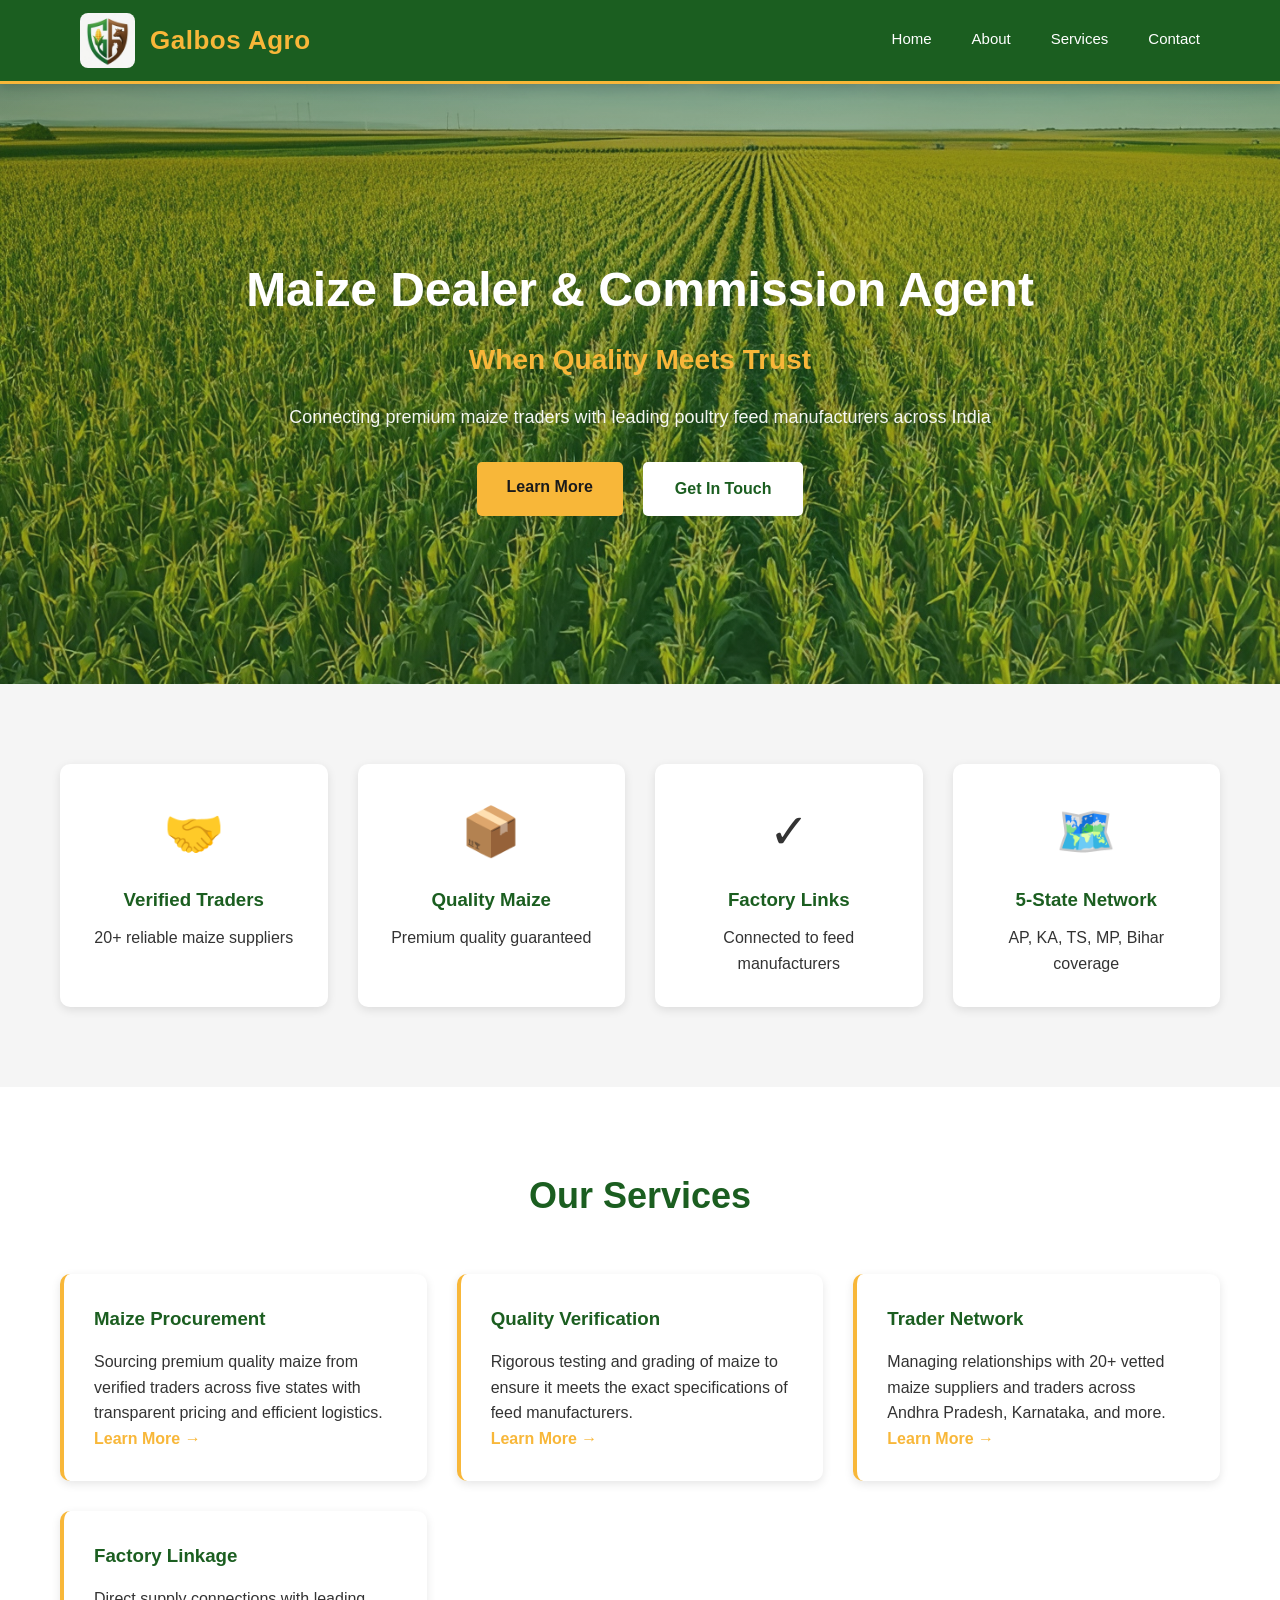
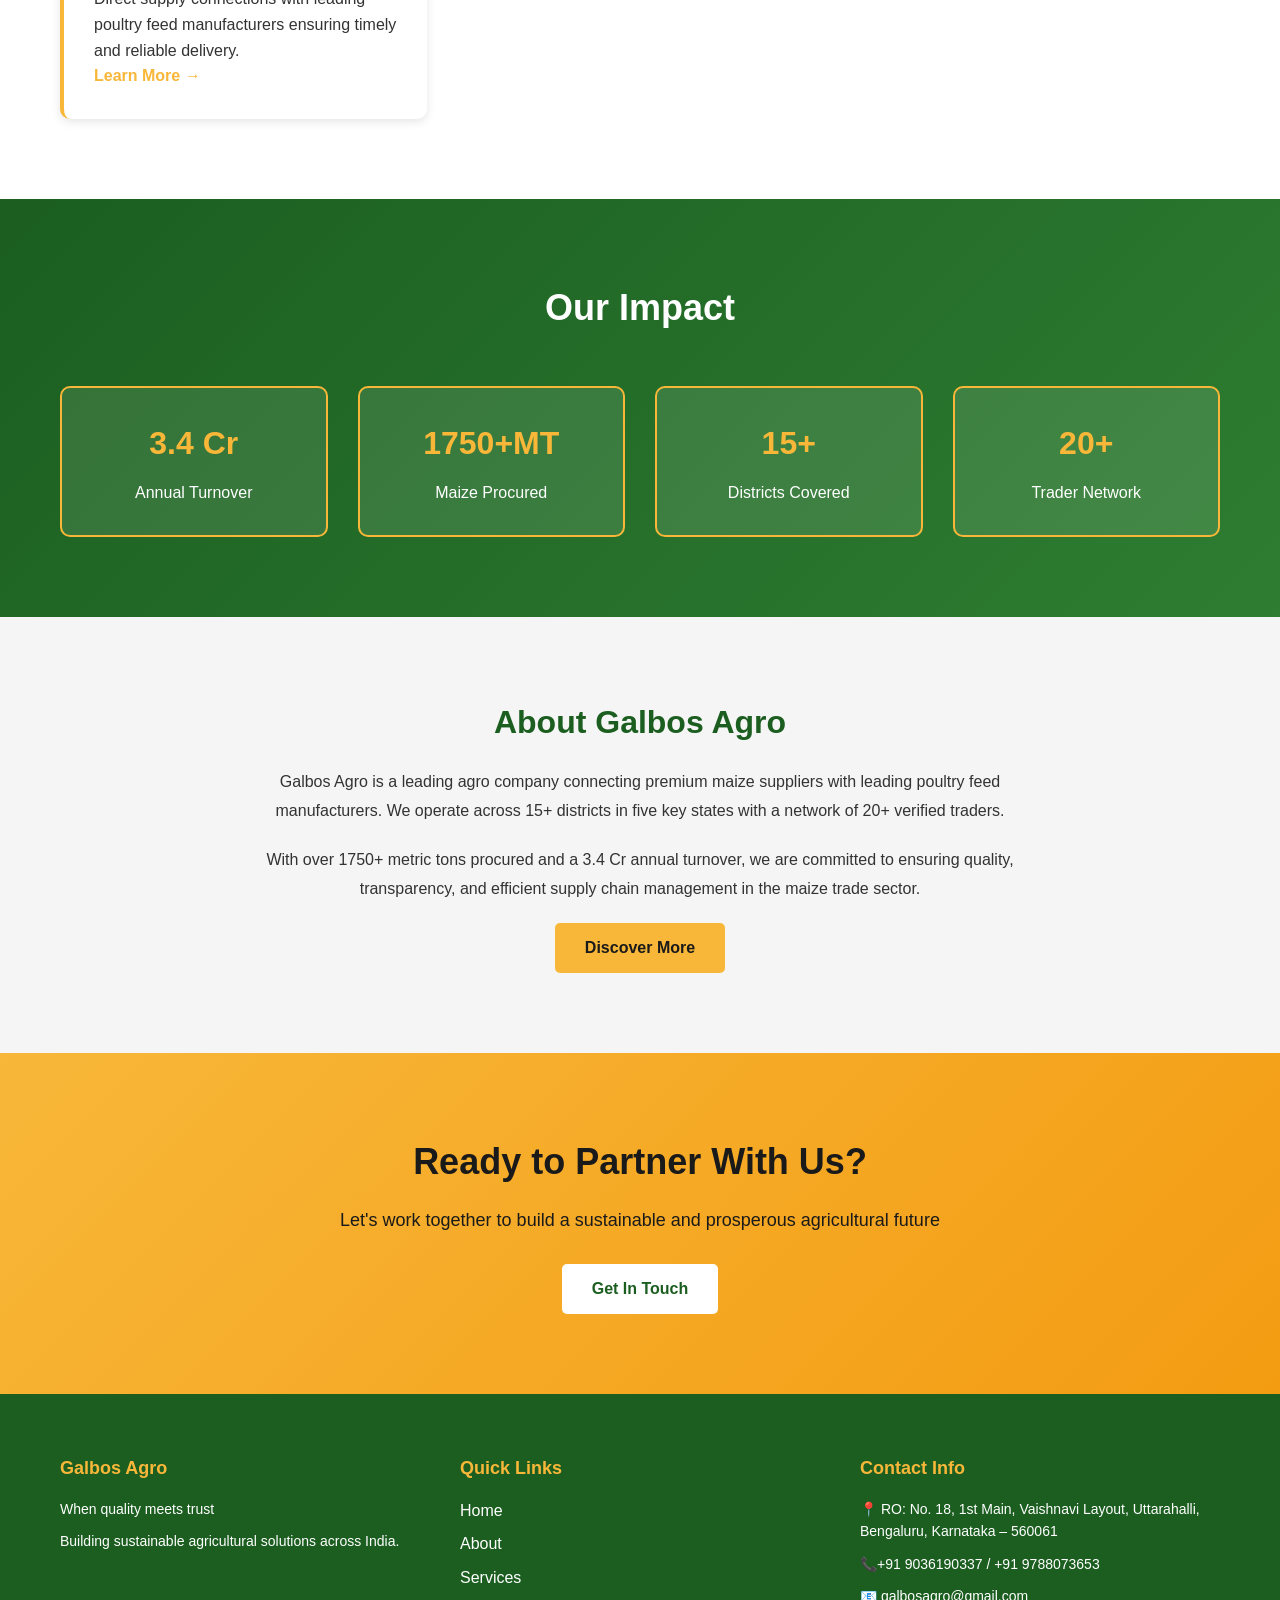
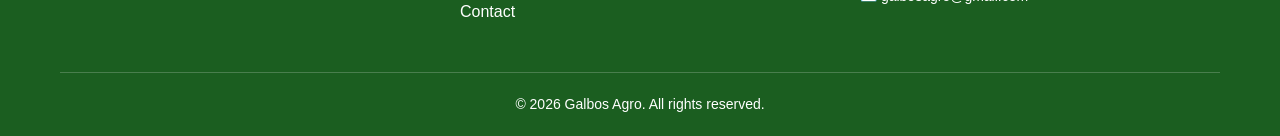
==== index.html @ c516ffb7 "Initial commit to website  - Created index, contact, about pages" ====
<!DOCTYPE html>
<html lang="en">
<head>
    <meta charset="UTF-8">
    <meta name="viewport" content="width=device-width, initial-scale=1.0">
    <title>Galbos Agro - When Quality Meets Trust</title>
    <link rel="stylesheet" href="css/style.css">
</head>
<body>
    <!-- Navigation -->
    <nav class="navbar">
        <div class="container">
            <div class="nav-wrapper">
                <div class="logo">
                    <img src="./images/Galbos Logo.jpg" alt="Galbos Agro Logo" class="logo-img">
                    <h1>Galbos Agro</h1>
                </div>
                <ul class="nav-menu">
                    <li><a href="index.html" class="active">Home</a></li>
                    <li><a href="about.html">About</a></li>
                    <li><a href="services.html">Services</a></li>
                    <li><a href="contact.html">Contact</a></li>
                </ul>
                <div class="hamburger">
                    <span></span>
                    <span></span>
                    <span></span>
                </div>
            </div>
        </div>
    </nav>

    <!-- Hero Section -->
    <section class="hero" id="heroSection">
        <div class="hero-background-carousel">
            <div class="hero-bg-image" style="background-image: url('./images/Farm Background.jpg');"></div>
            <div class="hero-bg-image" style="background-image: url('./images/Maize grains background.jpg');"></div>
            <div class="hero-bg-image" style="background-image: url('./images/Tractor Background.jpg');"></div>
        </div>
        <div class="hero-overlay"></div>
        <div class="hero-content">
            <h1>Maize Dealer & Commission Agent</h1>
            <p>When Quality Meets Trust</p>
            <p class="hero-subtitle">Connecting premium maize traders with leading poultry feed manufacturers across India</p>
            <div class="hero-buttons">
                <a href="services.html" class="btn btn-primary">Learn More</a>
                <a href="contact.html" class="btn btn-secondary">Get In Touch</a>
            </div>
        </div>
    </section>

    <!-- Features Section -->
    <section class="features">
        <div class="container">
            <div class="features-grid">
                <div class="feature-card">
                    <div class="feature-icon">🤝</div>
                    <h3>Verified Traders</h3>
                    <p>20+ reliable maize suppliers</p>
                </div>
                <div class="feature-card">
                    <div class="feature-icon">📦</div>
                    <h3>Quality Maize</h3>
                    <p>Premium quality guaranteed</p>
                </div>
                <div class="feature-card">
                    <div class="feature-icon">✓</div>
                    <h3>Factory Links</h3>
                    <p>Connected to feed manufacturers</p>
                </div>
                <div class="feature-card">
                    <div class="feature-icon">🗺️</div>
                    <h3>5-State Network</h3>
                    <p>AP, KA, TS, MP, Bihar coverage</p>
                </div>
            </div>
        </div>
    </section>

    <!-- Services Preview -->
    <section class="services-preview">
        <div class="container">
            <h2>Our Services</h2>
            <div class="services-grid">
                <div class="service-card">
                    <h3>Maize Procurement</h3>
                    <p>Sourcing premium quality maize from verified traders across five states with transparent pricing and efficient logistics.</p>
                    <a href="services.html" class="read-more">Learn More →</a>
                </div>
                <div class="service-card">
                    <h3>Quality Verification</h3>
                    <p>Rigorous testing and grading of maize to ensure it meets the exact specifications of feed manufacturers.</p>
                    <a href="services.html" class="read-more">Learn More →</a>
                </div>
                <div class="service-card">
                    <h3>Trader Network</h3>
                    <p>Managing relationships with 20+ vetted maize suppliers and traders across Andhra Pradesh, Karnataka, and more.</p>
                    <a href="services.html" class="read-more">Learn More →</a>
                </div>
                <div class="service-card">
                    <h3>Factory Linkage</h3>
                    <p>Direct supply connections with leading poultry feed manufacturers ensuring timely and reliable delivery.</p>
                    <a href="services.html" class="read-more">Learn More →</a>
                </div>
            </div>
        </div>
    </section>

    <!-- Impact Section -->
    <section class="impact">
        <div class="container">
            <h2>Our Impact</h2>
            <div class="impact-grid">
                <div class="impact-card">
                    <h4>3.4 Cr</h4>
                    <p>Annual Turnover</p>
                </div>
                <div class="impact-card">
                    <h4>1750+MT</h4>
                    <p>Maize Procured</p>
                </div>
                <div class="impact-card">
                    <h4>15+</h4>
                    <p>Districts Covered</p>
                </div>
                <div class="impact-card">
                    <h4>20+</h4>
                    <p>Trader Network</p>
                </div>
            </div>
        </div>
    </section>

    <!-- About Preview -->
    <section class="about-preview">
        <div class="container">
            <div class="about-content">
                <h2>About Galbos Agro</h2>
                <p>Galbos Agro is a leading agro company connecting premium maize suppliers with leading poultry feed manufacturers. We operate across 15+ districts in five key states with a network of 20+ verified traders.</p>
                <p>With over 1750+ metric tons procured and a 3.4 Cr annual turnover, we are committed to ensuring quality, transparency, and efficient supply chain management in the maize trade sector.</p>
                <a href="about.html" class="btn btn-primary">Discover More</a>
            </div>
        </div>
    </section>

    <!-- CTA Section -->
    <section class="cta">
        <div class="container">
            <h2>Ready to Partner With Us?</h2>
            <p>Let's work together to build a sustainable and prosperous agricultural future</p>
            <a href="contact.html" class="btn btn-light">Get In Touch</a>
        </div>
    </section>

    <!-- Footer -->
    <footer class="footer">
        <div class="container">
            <div class="footer-content">
                <div class="footer-section">
                    <h4>Galbos Agro</h4>
                    <p>When quality meets trust</p>
                    <p>Building sustainable agricultural solutions across India.</p>
                </div>
                <div class="footer-section">
                    <h4>Quick Links</h4>
                    <ul>
                        <li><a href="index.html">Home</a></li>
                        <li><a href="about.html">About</a></li>
                        <li><a href="services.html">Services</a></li>
                        <li><a href="contact.html">Contact</a></li>
                    </ul>
                </div>
                <div class="footer-section">
                    <h4>Contact Info</h4>
                    <p>📍 RO: No. 18, 1st Main, Vaishnavi Layout, Uttarahalli, Bengaluru, Karnataka – 560061</p>
                    <p>📞<a href="tel:+919036190337">+91 9036190337 / +91 9788073653</a></p>
                    <p>📧 <a href="mailto:galbosagro@gmail.com">galbosagro@gmail.com</a></p>
                </div>
            </div>
            <div class="footer-bottom">
                <p>&copy; 2026 Galbos Agro. All rights reserved.</p>
            </div>
        </div>
    </footer>

    <script src="js/script.js"></script>
</body>
</html>
---- css/style.css ----
/* Variables */
:root {
    --primary-green: #1b5e20;
    --light-green: #2e7d32;
    --gold: #f39c12;
    --light-gold: #f8b739;
    --dark-gray: #1a1a1a;
    --light-gray: #f5f5f5;
    --border-color: #ddd;
    --text-color: #333;
}

/* Global Styles */
* {
    margin: 0;
    padding: 0;
    box-sizing: border-box;
}

body {
    font-family: 'Segoe UI', Tahoma, Geneva, Verdana, sans-serif;
    line-height: 1.6;
    color: var(--text-color);
}

.container {
    max-width: 1200px;
    margin: 0 auto;
    padding: 0 20px;
}

/* Navigation */
.navbar {
    background-color: var(--primary-green);
    color: white;
    padding: 0.8rem 0;
    position: sticky;
    top: 0;
    z-index: 100;
    box-shadow: 0 4px 12px rgba(0, 0, 0, 0.15);
    border-bottom: 3px solid var(--light-gold);
}

.nav-wrapper {
    display: flex;
    justify-content: space-between;
    align-items: center;
    max-width: 1200px;
    margin: 0 auto;
    padding: 0 20px;
}

.logo {
    display: flex;
    align-items: center;
    gap: 15px;
    flex: 0 0 auto;
}

.logo-img {
    height: 55px;
    width: auto;
    border-radius: 8px;
    box-shadow: none;
    background-color: transparent;
    transition: transform 0.3s ease;
}

.logo-img:hover {
    transform: scale(1.05);
}

.logo h1 {
    font-size: 26px;
    font-weight: 700;
    color: var(--light-gold);
    margin: 0;
    letter-spacing: 0.5px;
}

.nav-menu {
    display: flex;
    list-style: none;
    gap: 40px;
    margin: 0;
    padding: 0;
    flex: 0 0 auto;
}

.nav-menu li {
    margin: 0;
}

.nav-menu a {
    color: white;
    text-decoration: none;
    font-weight: 500;
    font-size: 15px;
    transition: all 0.3s ease;
    padding: 8px 0;
    border-bottom: 3px solid transparent;
    display: inline-block;
}

.nav-menu a:hover {
    color: var(--light-gold);
    border-bottom-color: var(--light-gold);
}

.nav-menu a.active {
    color: var(--light-gold);
    border-bottom-color: var(--light-gold);
}

.hamburger {
    display: none;
    flex-direction: column;
    cursor: pointer;
    gap: 6px;
    transition: all 0.3s ease;
}

.hamburger span {
    width: 25px;
    height: 3px;
    background-color: white;
    transition: all 0.3s ease;
    border-radius: 2px;
}

/* Hero Section */
.hero {
    background: linear-gradient(135deg, var(--primary-green) 0%, var(--light-green) 100%);
    color: white;
    padding: 100px 20px;
    text-align: center;
    position: relative;
    overflow: hidden;
    min-height: 600px;
    display: flex;
    align-items: center;
    justify-content: center;
}

.hero-background-carousel {
    position: absolute;
    top: 0;
    left: 0;
    width: 100%;
    height: 100%;
    z-index: 0;
}

.hero-bg-image {
    position: absolute;
    width: 100%;
    height: 100%;
    background-size: cover;
    background-position: center;
    opacity: 0;
    transition: opacity 0.8s ease-in-out;
    z-index: 1;
}

.hero-bg-image.active {
    opacity: 0.75;
}

.hero-overlay {
    position: absolute;
    top: 0;
    left: 0;
    width: 100%;
    height: 100%;
    background: linear-gradient(135deg, rgba(27, 94, 32, 0.2) 0%, rgba(46, 125, 50, 0.2) 100%);
    z-index: 2;
}

.hero-content {
    position: relative;
    z-index: 3;
    max-width: 800px;
    margin: 0 auto;
    text-align: center;
}

.hero h1 {
    font-size: 48px;
    margin-bottom: 10px;
    font-weight: 700;
}

.hero > .hero-content > p:first-of-type {
    font-size: 28px;
    color: var(--light-gold);
    margin-bottom: 20px;
    font-weight: 600;
}

.hero-subtitle {
    font-size: 18px;
    margin-bottom: 30px;
    opacity: 0.95;
}

.hero-buttons {
    display: flex;
    gap: 20px;
    justify-content: center;
    flex-wrap: wrap;
}

/* Buttons */
.btn {
    display: inline-block;
    padding: 12px 30px;
    border-radius: 5px;
    text-decoration: none;
    font-weight: 600;
    transition: all 0.3s ease;
    border: none;
    cursor: pointer;
    font-size: 16px;
}

.btn-primary {
    background-color: var(--light-gold);
    color: var(--dark-gray);
}

.btn-primary:hover {
    background-color: #f1a500;
    transform: translateY(-2px);
    box-shadow: 0 5px 15px rgba(243, 156, 18, 0.3);
}

.btn-secondary {
    background-color: white;
    color: var(--primary-green);
    border: 2px solid white;
}

.btn-secondary:hover {
    background-color: var(--light-green);
    color: white;
}

.btn-light {
    background-color: white;
    color: var(--primary-green);
}

.btn-light:hover {
    background-color: var(--light-gray);
}

/* Features Section */
.features {
    padding: 80px 20px;
    background-color: var(--light-gray);
}

.features-grid {
    display: grid;
    grid-template-columns: repeat(auto-fit, minmax(250px, 1fr));
    gap: 30px;
}

.feature-card {
    background: white;
    padding: 30px;
    border-radius: 10px;
    text-align: center;
    box-shadow: 0 3px 10px rgba(0, 0, 0, 0.1);
    transition: transform 0.3s ease;
}

.feature-card:hover {
    transform: translateY(-5px);
}

.feature-icon {
    font-size: 48px;
    margin-bottom: 15px;
}

.feature-card h3 {
    color: var(--primary-green);
    margin-bottom: 10px;
}

/* Services Preview */
.services-preview {
    padding: 80px 20px;
}

.services-preview h2 {
    text-align: center;
    font-size: 36px;
    color: var(--primary-green);
    margin-bottom: 50px;
}

.services-grid {
    display: grid;
    grid-template-columns: repeat(auto-fit, minmax(280px, 1fr));
    gap: 30px;
}

.service-card {
    background: white;
    padding: 30px;
    border-radius: 10px;
    border-left: 4px solid var(--light-gold);
    box-shadow: 0 3px 10px rgba(0, 0, 0, 0.1);
    transition: all 0.3s ease;
}

.service-card:hover {
    transform: translateY(-5px);
    box-shadow: 0 8px 20px rgba(0, 0, 0, 0.15);
}

.service-card h3 {
    color: var(--primary-green);
    margin-bottom: 15px;
}

.read-more {
    color: var(--light-gold);
    text-decoration: none;
    font-weight: 600;
    transition: color 0.3s ease;
}

.read-more:hover {
    color: var(--primary-green);
}

/* Impact Section */
.impact {
    background: linear-gradient(135deg, var(--primary-green) 0%, var(--light-green) 100%);
    color: white;
    padding: 80px 20px;
}

.impact h2 {
    text-align: center;
    font-size: 36px;
    margin-bottom: 50px;
}

.impact-grid {
    display: grid;
    grid-template-columns: repeat(auto-fit, minmax(200px, 1fr));
    gap: 30px;
}

.impact-card {
    text-align: center;
    padding: 30px;
    background-color: rgba(255, 255, 255, 0.1);
    border-radius: 10px;
    border: 2px solid var(--light-gold);
}

.impact-card h4 {
    font-size: 32px;
    color: var(--light-gold);
    margin-bottom: 10px;
}

/* About Preview */
.about-preview {
    padding: 80px 20px;
    background-color: var(--light-gray);
}

.about-content {
    max-width: 800px;
    margin: 0 auto;
    text-align: center;
}

.about-content h2 {
    color: var(--primary-green);
    margin-bottom: 20px;
    font-size: 32px;
}

.about-content p {
    margin-bottom: 20px;
    font-size: 16px;
    line-height: 1.8;
}

/* CTA Section */
.cta {
    background: linear-gradient(135deg, var(--light-gold) 0%, #f39c12 100%);
    color: var(--dark-gray);
    padding: 80px 20px;
    text-align: center;
}

.cta h2 {
    font-size: 36px;
    margin-bottom: 15px;
}

.cta p {
    font-size: 18px;
    margin-bottom: 30px;
}

/* Page Header */
.page-header {
    background: linear-gradient(135deg, var(--primary-green) 0%, var(--light-green) 100%);
    color: white;
    padding: 60px 20px;
    text-align: center;
}

.page-header h1 {
    font-size: 40px;
    margin-bottom: 10px;
}

/* About Full */
.about-full {
    padding: 60px 20px;
}

.about-section {
    margin-bottom: 60px;
}

.about-section h2 {
    color: var(--primary-green);
    font-size: 28px;
    margin-bottom: 20px;
}

.values-grid {
    display: grid;
    grid-template-columns: repeat(auto-fit, minmax(250px, 1fr));
    gap: 30px;
    margin-top: 30px;
}

.value-card {
    background: var(--light-gray);
    padding: 30px;
    border-radius: 10px;
    border-top: 4px solid var(--light-gold);
}

.value-card h3 {
    color: var(--primary-green);
    margin-bottom: 15px;
}

.benefits-list {
    list-style: none;
    margin-top: 20px;
}

.benefits-list li {
    padding: 10px 0;
    font-size: 16px;
    color: var(--text-color);
}

/* Services Detail */
.services-detail {
    padding: 60px 20px;
}

.service-detail-card {
    background: var(--light-gray);
    margin-bottom: 40px;
    border-radius: 10px;
    overflow: hidden;
    box-shadow: 0 3px 10px rgba(0, 0, 0, 0.1);
}

.service-header {
    background: linear-gradient(135deg, var(--primary-green) 0%, var(--light-green) 100%);
    color: white;
    padding: 30px;
}

.service-header h2 {
    margin: 0;
    font-size: 24px;
}

.service-body {
    padding: 30px;
}

.service-body h4 {
    color: var(--primary-green);
    margin: 20px 0 15px 0;
}

.feature-list {
    list-style: none;
    margin-left: 0;
}

.feature-list li {
    padding: 8px 0;
    padding-left: 25px;
    position: relative;
}

.feature-list li:before {
    content: "✓";
    position: absolute;
    left: 0;
    color: var(--light-gold);
    font-weight: bold;
}

/* Why Choose Section */
.why-choose {
    padding: 80px 20px;
    background-color: white;
}

.why-choose h2 {
    text-align: center;
    color: var(--primary-green);
    font-size: 32px;
    margin-bottom: 50px;
}

.reasons-grid {
    display: grid;
    grid-template-columns: repeat(auto-fit, minmax(250px, 1fr));
    gap: 30px;
}

.reason-card {
    background: var(--light-gray);
    padding: 30px;
    border-radius: 10px;
    text-align: center;
    border-bottom: 4px solid var(--light-gold);
}

.reason-card h3 {
    color: var(--primary-green);
    margin-bottom: 15px;
}

/* Contact Section */
.contact-section {
    padding: 80px 20px;
    background-color: var(--light-gray);
}

.contact-content {
    display: grid;
    grid-template-columns: 1fr 1fr;
    gap: 50px;
    max-width: 1200px;
    margin: 0 auto;
}

.contact-info h2,
.contact-form-wrapper h2 {
    color: var(--primary-green);
    margin-bottom: 30px;
    font-size: 28px;
}

.info-card {
    background: white;
    padding: 20px;
    margin-bottom: 20px;
    border-radius: 8px;
    border-left: 4px solid var(--light-gold);
}

.info-card h3 {
    color: var(--primary-green);
    margin-bottom: 10px;
}

.info-card p {
    margin: 5px 0;
}

.info-card a {
    color: var(--light-gold);
    text-decoration: none;
}

.info-card a:hover {
    text-decoration: underline;
}

.social-links {
    margin-top: 40px;
}

.socials {
    display: flex;
    gap: 15px;
    margin-top: 15px;
}

.social-link {
    background-color: var(--primary-green);
    color: white;
    padding: 10px 20px;
    border-radius: 5px;
    text-decoration: none;
    transition: background-color 0.3s ease;
}

.social-link:hover {
    background-color: var(--light-gold);
    color: var(--dark-gray);
}

/* Contact Form */
.contact-form-wrapper {
    background: white;
    padding: 30px;
    border-radius: 10px;
    box-shadow: 0 3px 10px rgba(0, 0, 0, 0.1);
}

.contact-form {
    display: flex;
    flex-direction: column;
    gap: 20px;
}

.form-group {
    display: flex;
    flex-direction: column;
}

.form-group label {
    color: var(--primary-green);
    margin-bottom: 8px;
    font-weight: 600;
}

.form-group input,
.form-group textarea {
    padding: 12px;
    border: 1px solid var(--border-color);
    border-radius: 5px;
    font-family: inherit;
    font-size: 14px;
}

.form-group input:focus,
.form-group textarea:focus {
    outline: none;
    border-color: var(--light-gold);
    box-shadow: 0 0 5px rgba(243, 156, 18, 0.3);
}

.form-message {
    margin-top: 20px;
    padding: 15px;
    border-radius: 5px;
    display: none;
}

.form-message.success {
    background-color: #d4edda;
    color: #155724;
    display: block;
}

.form-message.error {
    background-color: #f8d7da;
    color: #721c24;
    display: block;
}

/* Team Section */
.team-section {
    padding: 80px 20px;
    background-color: var(--light-gray);
}

.team-section h2 {
    text-align: center;
    color: var(--primary-green);
    font-size: 32px;
    margin-bottom: 50px;
}

.team-grid {
    display: grid;
    grid-template-columns: repeat(auto-fit, minmax(280px, 1fr));
    gap: 40px;
    max-width: 900px;
    margin: 0 auto;
}

.team-member {
    background: white;
    border-radius: 10px;
    overflow: hidden;
    box-shadow: 0 5px 15px rgba(0, 0, 0, 0.1);
    transition: transform 0.3s ease;
    text-align: center;
}

.team-member:hover {
    transform: translateY(-10px);
}

.team-member-image {
    width: 100%;
    height: 380px;
    overflow: hidden;
    background-color: var(--light-gray);
    display: flex;
    align-items: center;
    justify-content: center;
}

.team-member-image img {
    width: 100%;
    height: 100%;
    object-fit: cover;
    object-position: center;
}

.team-member-info {
    padding: 25px 20px;
}

.team-member-info h3 {
    color: var(--primary-green);
    margin-bottom: 5px;
    font-size: 22px;
}

.team-member-info p {
    color: var(--light-gold);
    font-weight: 600;
    margin-bottom: 12px;
}

.team-member-info .description {
    color: var(--text-color);
    font-size: 14px;
    line-height: 1.6;
}

/* Footer */
.footer {
    background-color: var(--primary-green);
    color: white;
    padding: 60px 20px 20px;
}

.footer-content {
    display: grid;
    grid-template-columns: repeat(auto-fit, minmax(250px, 1fr));
    gap: 40px;
    margin-bottom: 40px;
}

.footer-section h4 {
    color: var(--light-gold);
    margin-bottom: 15px;
    font-size: 18px;
}

.footer-section p {
    margin-bottom: 10px;
    font-size: 14px;
    line-height: 1.6;
}

.footer-section ul {
    list-style: none;
}

.footer-section ul li {
    margin-bottom: 8px;
}

.footer-section a {
    color: white;
    text-decoration: none;
    transition: color 0.3s ease;
}

.footer-section a:hover {
    color: var(--light-gold);
}

.footer-bottom {
    border-top: 1px solid rgba(255, 255, 255, 0.2);
    padding-top: 20px;
    text-align: center;
    font-size: 14px;
}

/* Responsive Design */
@media (max-width: 768px) {
    .hamburger {
        display: flex;
    }

    .logo h1 {
        font-size: 20px;
    }

    .logo-img {
        height: 45px;
    }

    .nav-menu {
        display: none;
        position: absolute;
        top: 75px;
        left: 0;
        right: 0;
        flex-direction: column;
        background-color: var(--primary-green);
        gap: 0;
        box-shadow: 0 8px 16px rgba(0, 0, 0, 0.2);
        border-bottom: 3px solid var(--light-gold);
    }

    .nav-menu.active {
        display: flex;
    }

    .nav-menu li {
        padding: 15px 20px;
        border-bottom: 1px solid rgba(255, 255, 255, 0.1);
    }

    .nav-menu a {
        font-size: 14px;
        border: none;
        padding: 0;
    }

    .nav-menu a:hover,
    .nav-menu a.active {
        color: var(--light-gold);
        border-bottom: none;
    }

    .hero h1 {
        font-size: 36px;
    }

    .hero > .hero-content > p:first-of-type {
        font-size: 24px;
    }

    .hero-subtitle {
        font-size: 16px;
    }

    .hero-buttons {
        flex-direction: column;
        align-items: center;
    }

    .contact-content {
        grid-template-columns: 1fr;
        gap: 30px;
    }

    .features-grid,
    .services-grid,
    .impact-grid,
    .reasons-grid,
    .values-grid {
        grid-template-columns: 1fr;
    }

    .socials {
        flex-direction: column;
    }

    .social-link {
        text-align: center;
    }
}

@media (max-width: 480px) {
    .logo h1 {
        font-size: 18px;
    }

    .hero h1 {
        font-size: 28px;
    }

    .services-preview h2,
    .impact h2,
    .cta h2 {
        font-size: 28px;
    }

    .btn {
        padding: 10px 20px;
        font-size: 14px;
    }
}
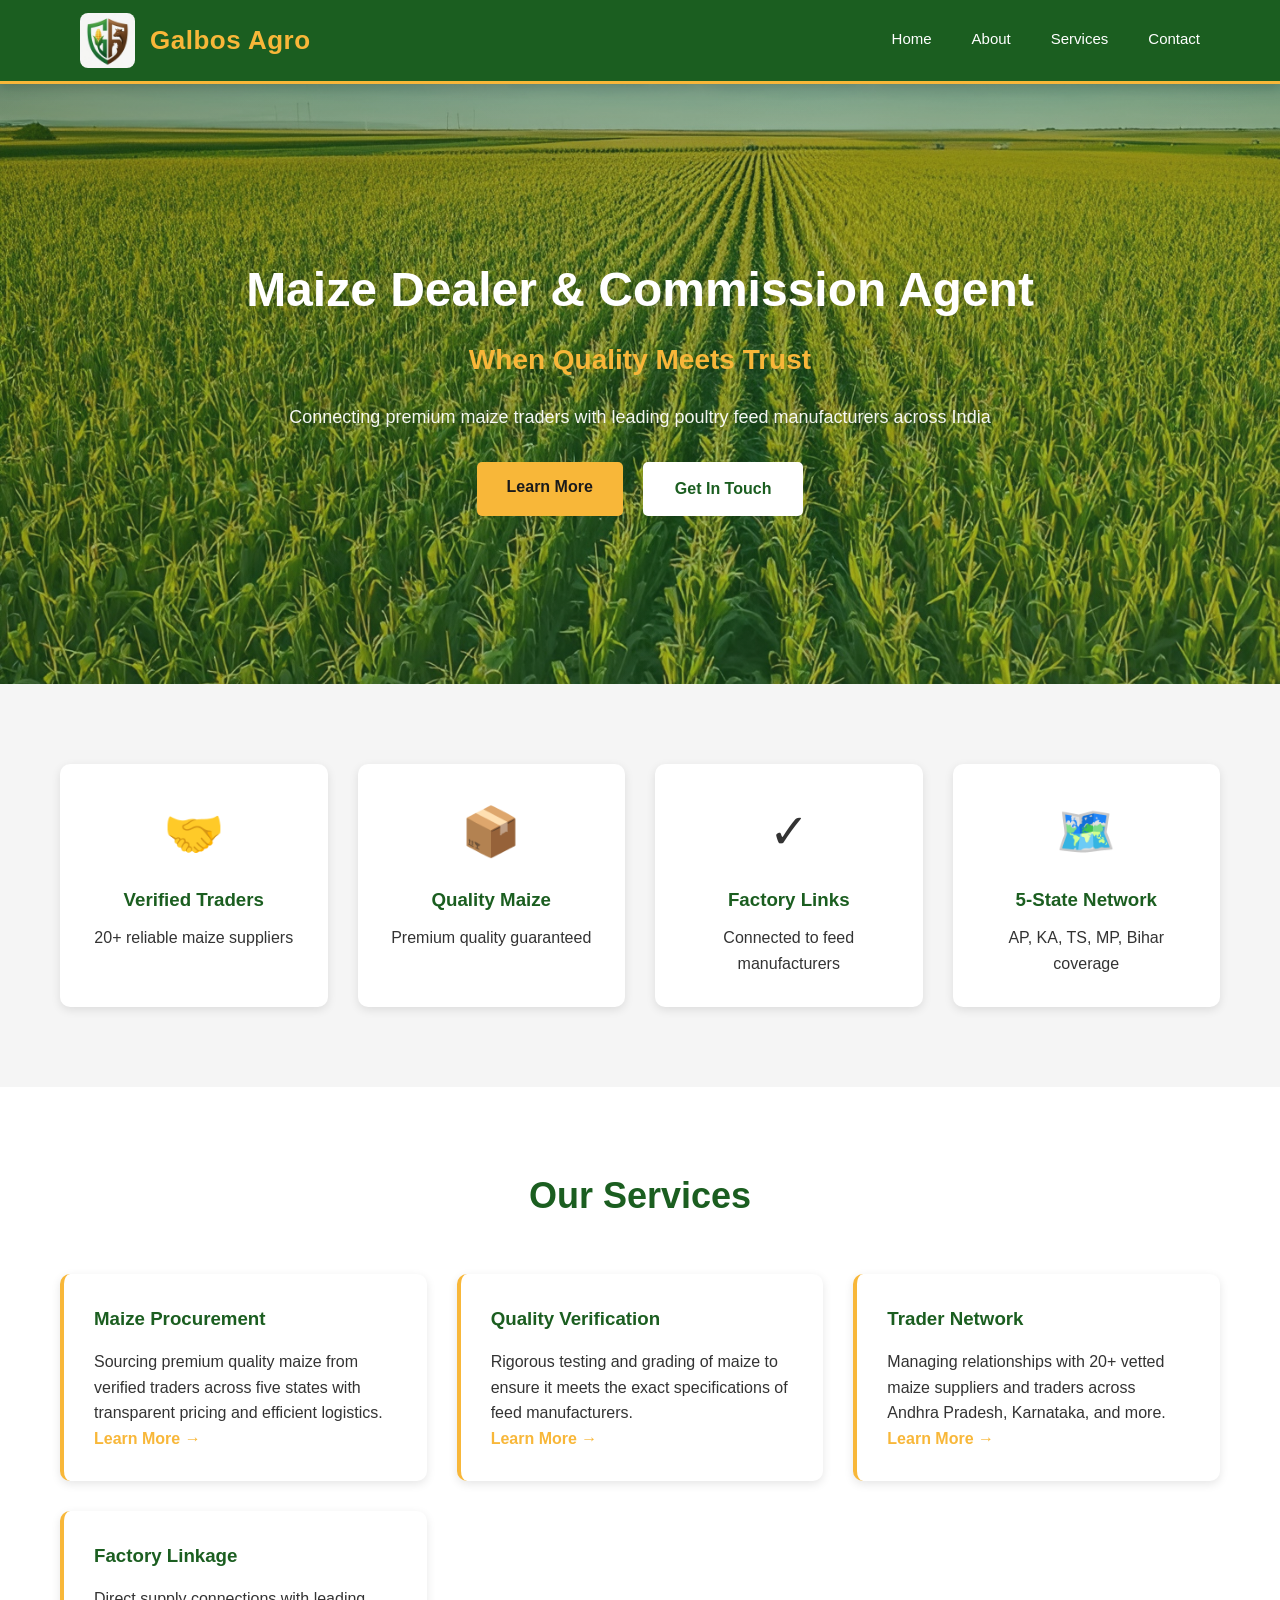
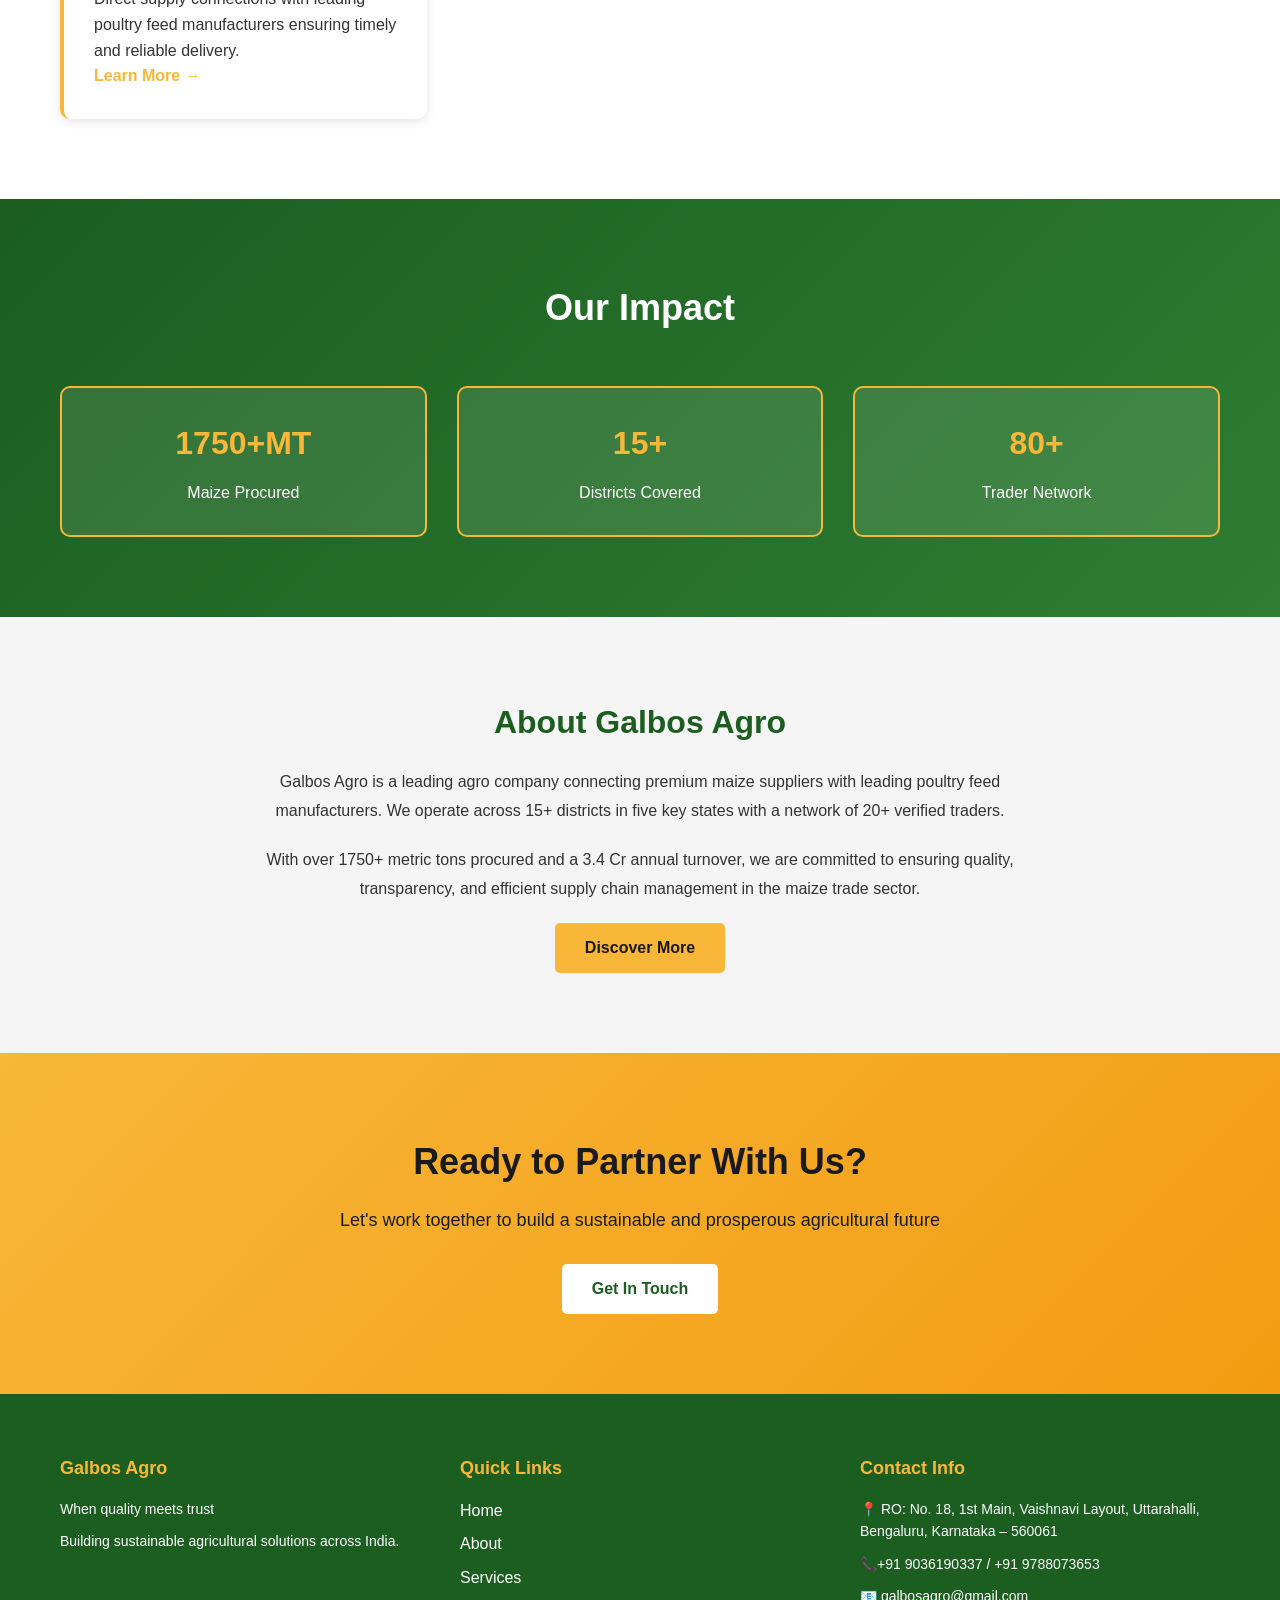
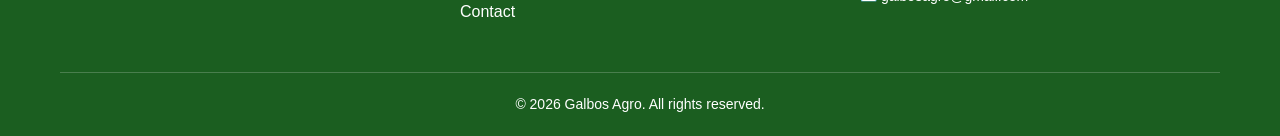
==== commit b8bc5221: "Added CEO/COO changes, removed turnover" ====
--- a/index.html
+++ b/index.html
@@ -112,10 +112,6 @@
             <h2>Our Impact</h2>
             <div class="impact-grid">
                 <div class="impact-card">
-                    <h4>3.4 Cr</h4>
-                    <p>Annual Turnover</p>
-                </div>
-                <div class="impact-card">
                     <h4>1750+MT</h4>
                     <p>Maize Procured</p>
                 </div>
@@ -124,7 +120,7 @@
                     <p>Districts Covered</p>
                 </div>
                 <div class="impact-card">
-                    <h4>20+</h4>
+                    <h4>80+</h4>
                     <p>Trader Network</p>
                 </div>
             </div>
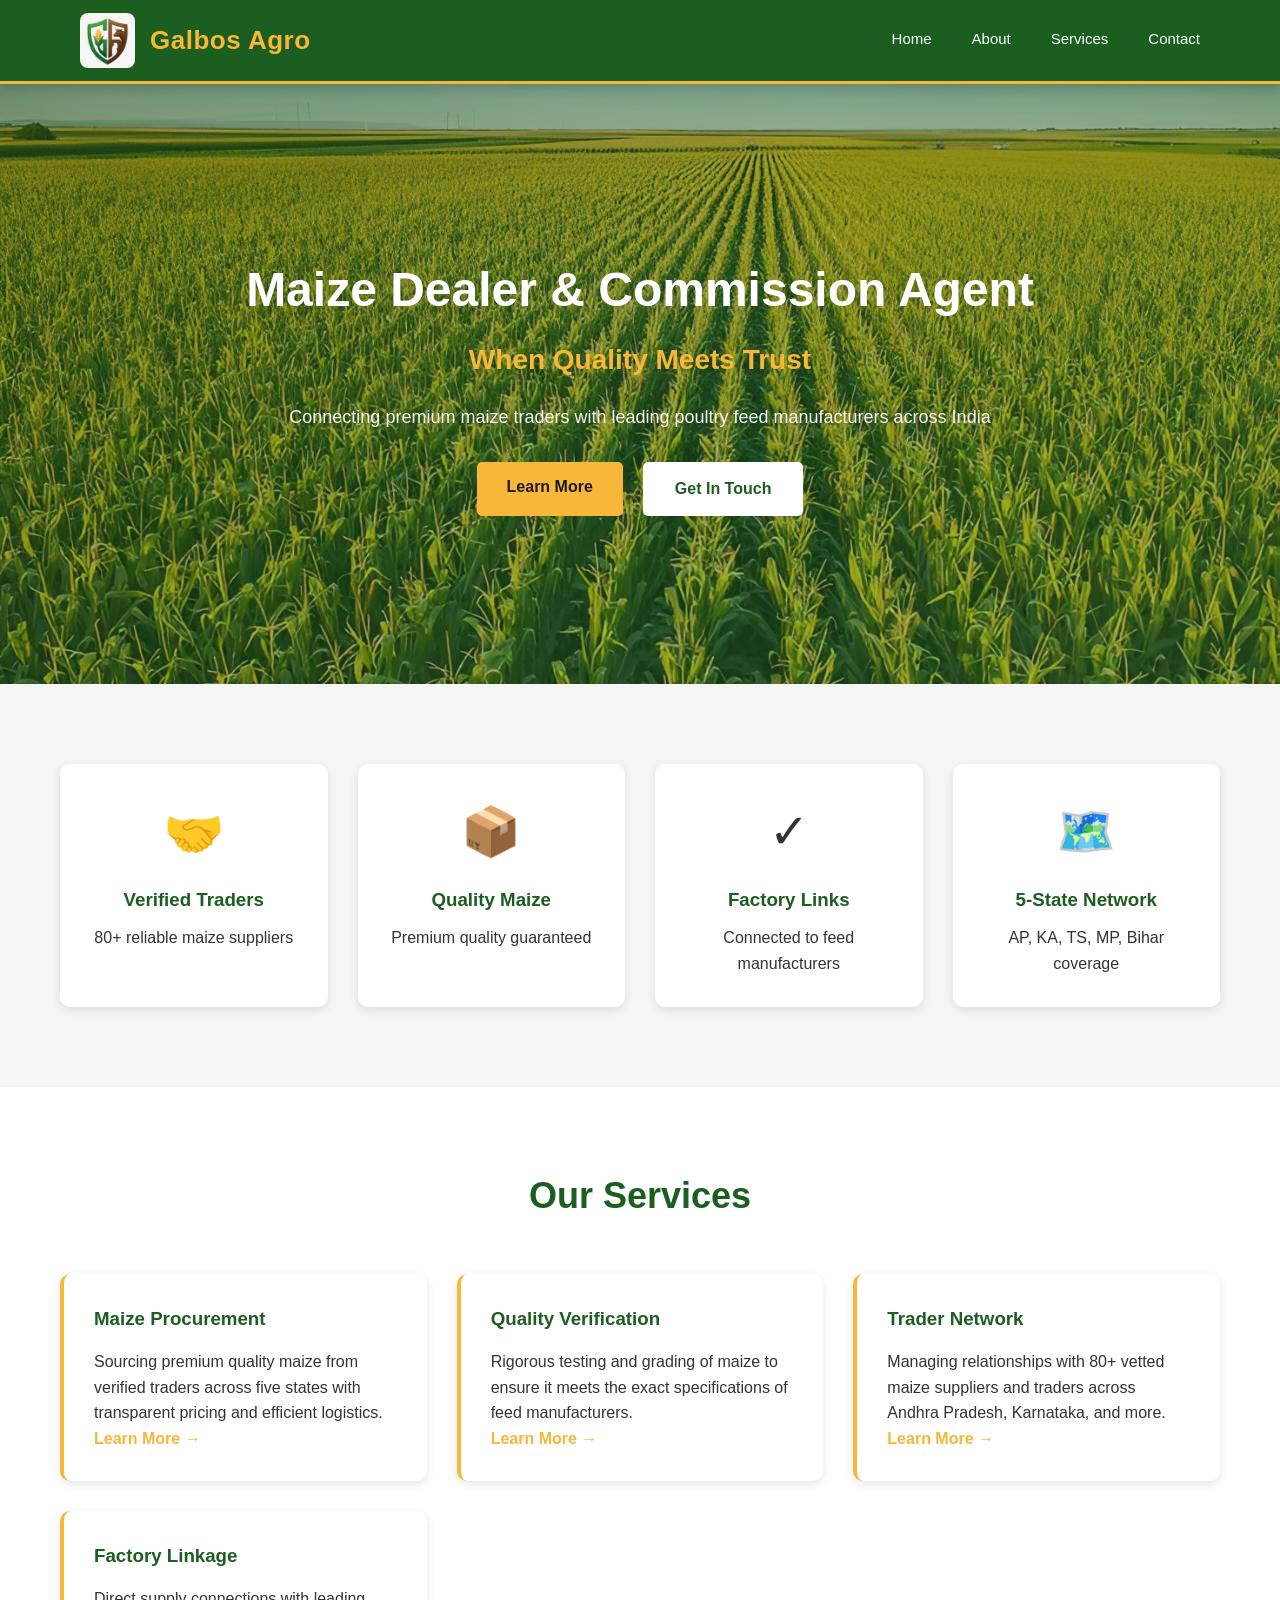
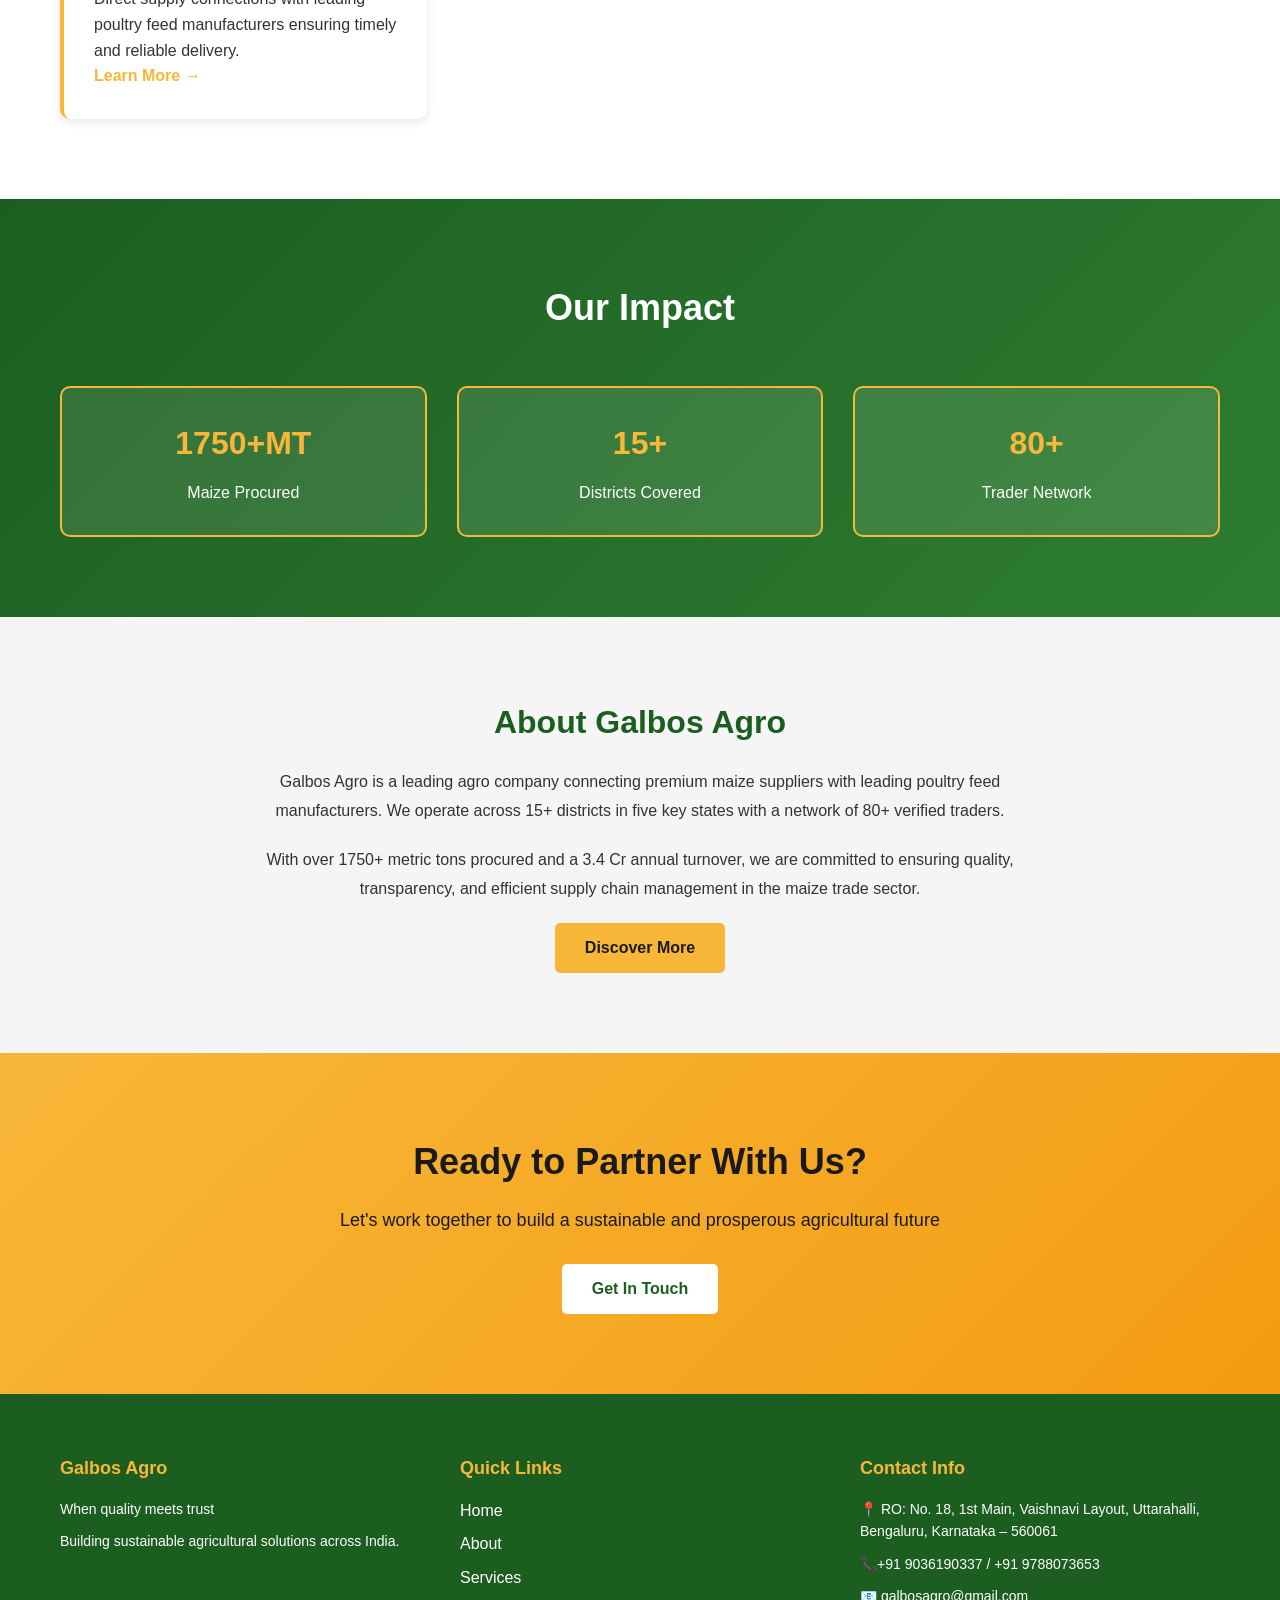
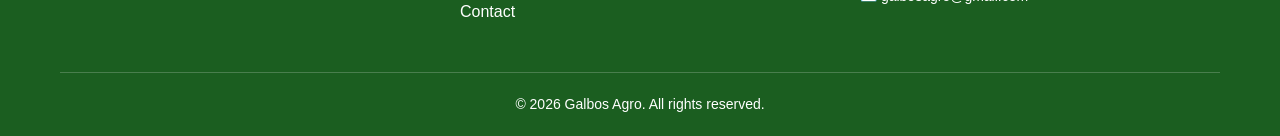
==== commit c7f5824e: "Updated trader network to 80+" ====
--- a/index.html
+++ b/index.html
@@ -56,7 +56,7 @@
                 <div class="feature-card">
                     <div class="feature-icon">🤝</div>
                     <h3>Verified Traders</h3>
-                    <p>20+ reliable maize suppliers</p>
+                    <p>80+ reliable maize suppliers</p>
                 </div>
                 <div class="feature-card">
                     <div class="feature-icon">📦</div>
@@ -94,7 +94,7 @@
                 </div>
                 <div class="service-card">
                     <h3>Trader Network</h3>
-                    <p>Managing relationships with 20+ vetted maize suppliers and traders across Andhra Pradesh, Karnataka, and more.</p>
+                    <p>Managing relationships with 80+ vetted maize suppliers and traders across Andhra Pradesh, Karnataka, and more.</p>
                     <a href="services.html" class="read-more">Learn More →</a>
                 </div>
                 <div class="service-card">
@@ -132,7 +132,7 @@
         <div class="container">
             <div class="about-content">
                 <h2>About Galbos Agro</h2>
-                <p>Galbos Agro is a leading agro company connecting premium maize suppliers with leading poultry feed manufacturers. We operate across 15+ districts in five key states with a network of 20+ verified traders.</p>
+                <p>Galbos Agro is a leading agro company connecting premium maize suppliers with leading poultry feed manufacturers. We operate across 15+ districts in five key states with a network of 80+ verified traders.</p>
                 <p>With over 1750+ metric tons procured and a 3.4 Cr annual turnover, we are committed to ensuring quality, transparency, and efficient supply chain management in the maize trade sector.</p>
                 <a href="about.html" class="btn btn-primary">Discover More</a>
             </div>
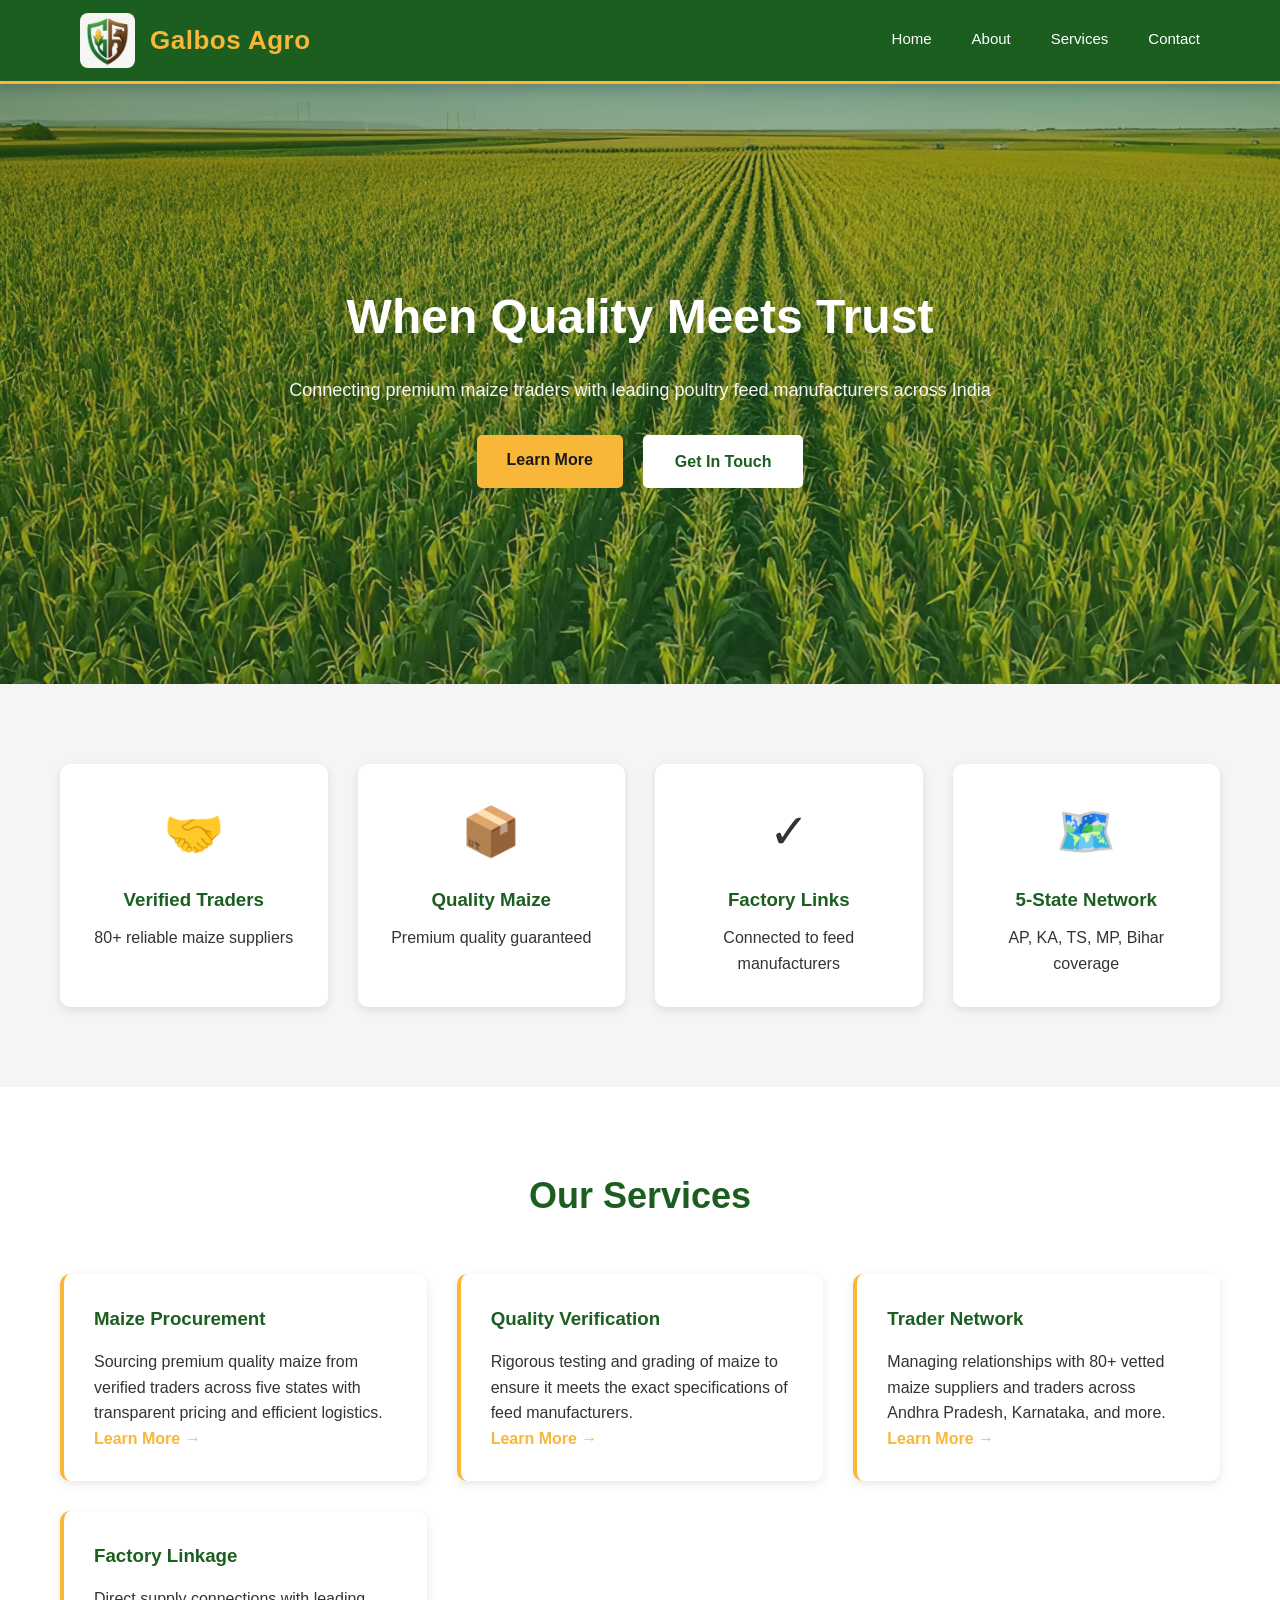
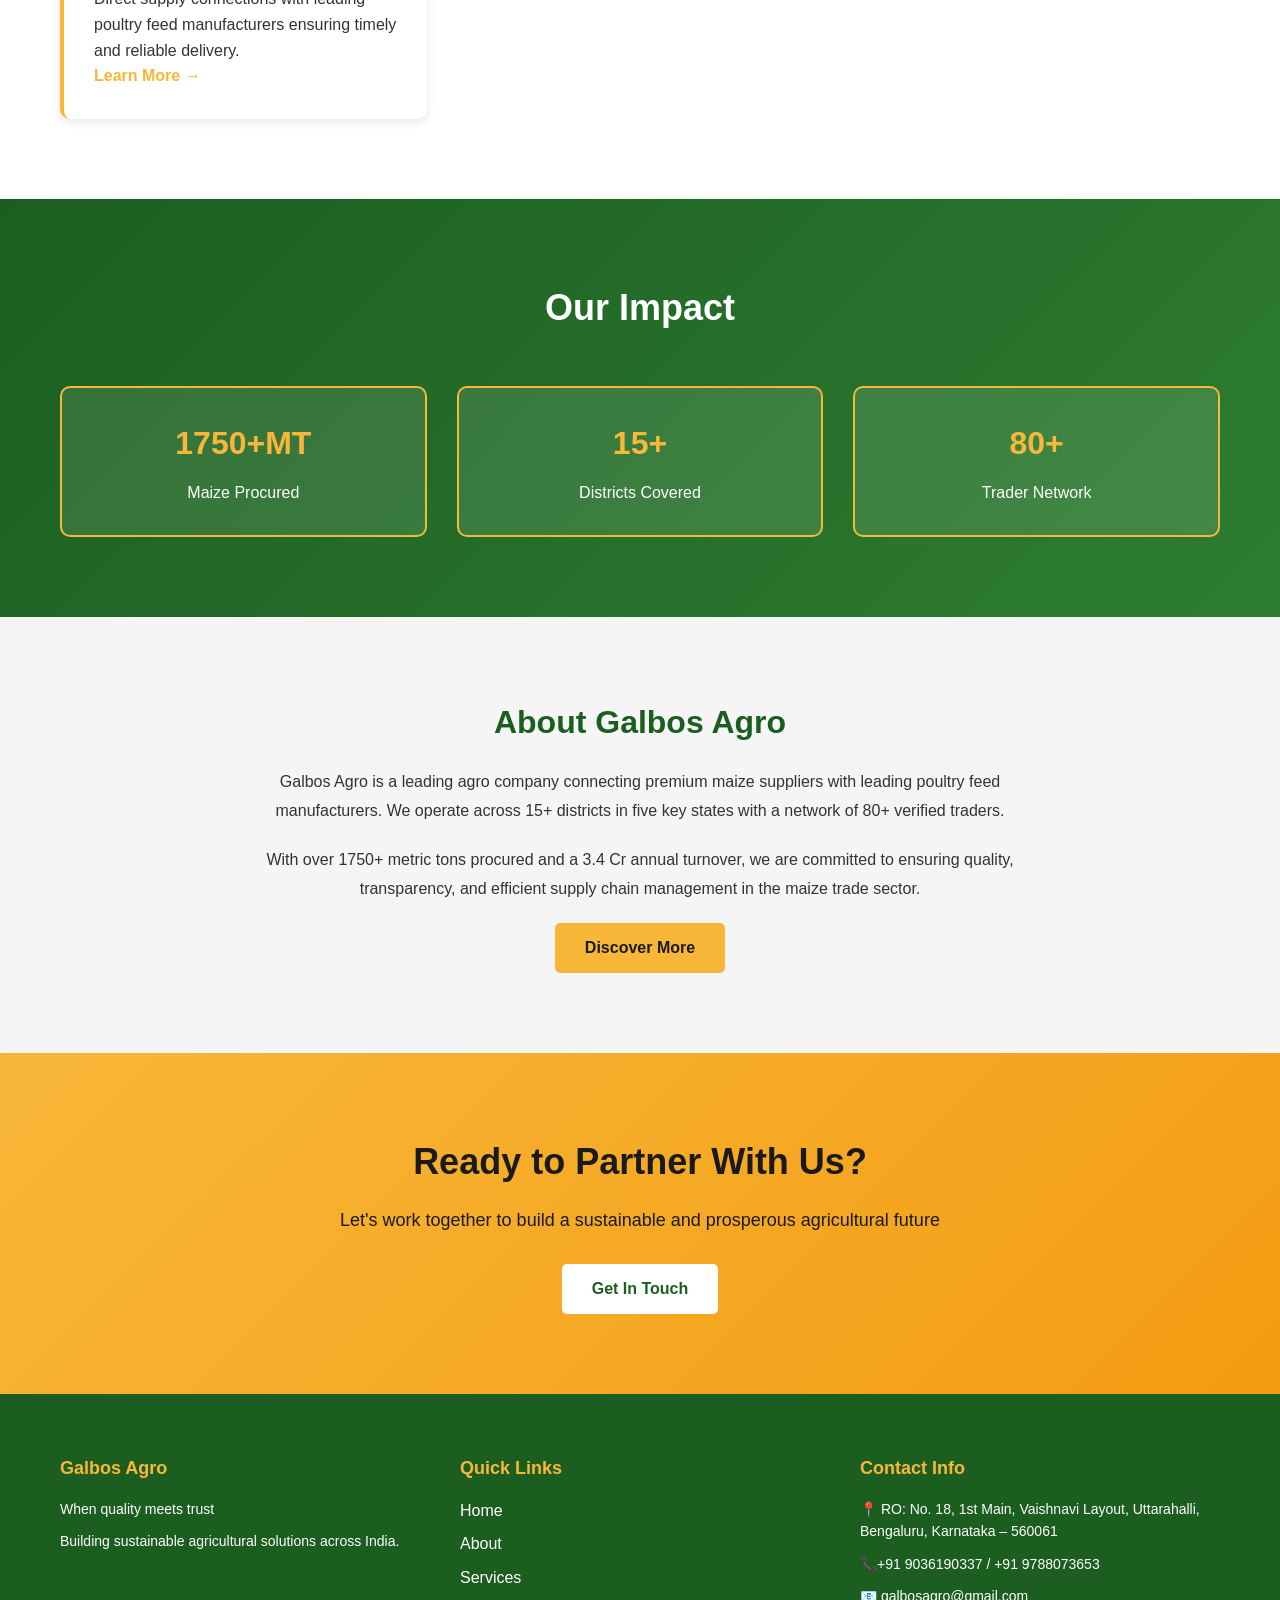
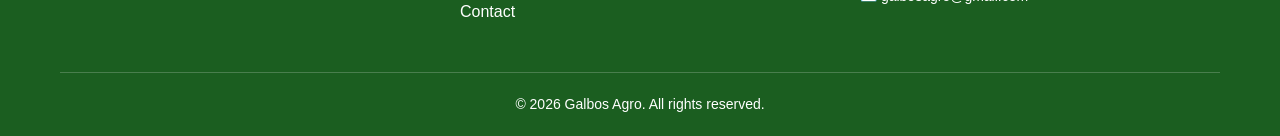
==== commit 3861159a: "Removed heading and adjusted it properly" ====
--- a/index.html
+++ b/index.html
@@ -39,8 +39,9 @@
         </div>
         <div class="hero-overlay"></div>
         <div class="hero-content">
-            <h1>Maize Dealer & Commission Agent</h1>
-            <p>When Quality Meets Trust</p>
+            <h1>When Quality Meets Trust</h1>
+            <!-- <p>When Quality Meets Trust</p> -->
+             <p></p>
             <p class="hero-subtitle">Connecting premium maize traders with leading poultry feed manufacturers across India</p>
             <div class="hero-buttons">
                 <a href="services.html" class="btn btn-primary">Learn More</a>
